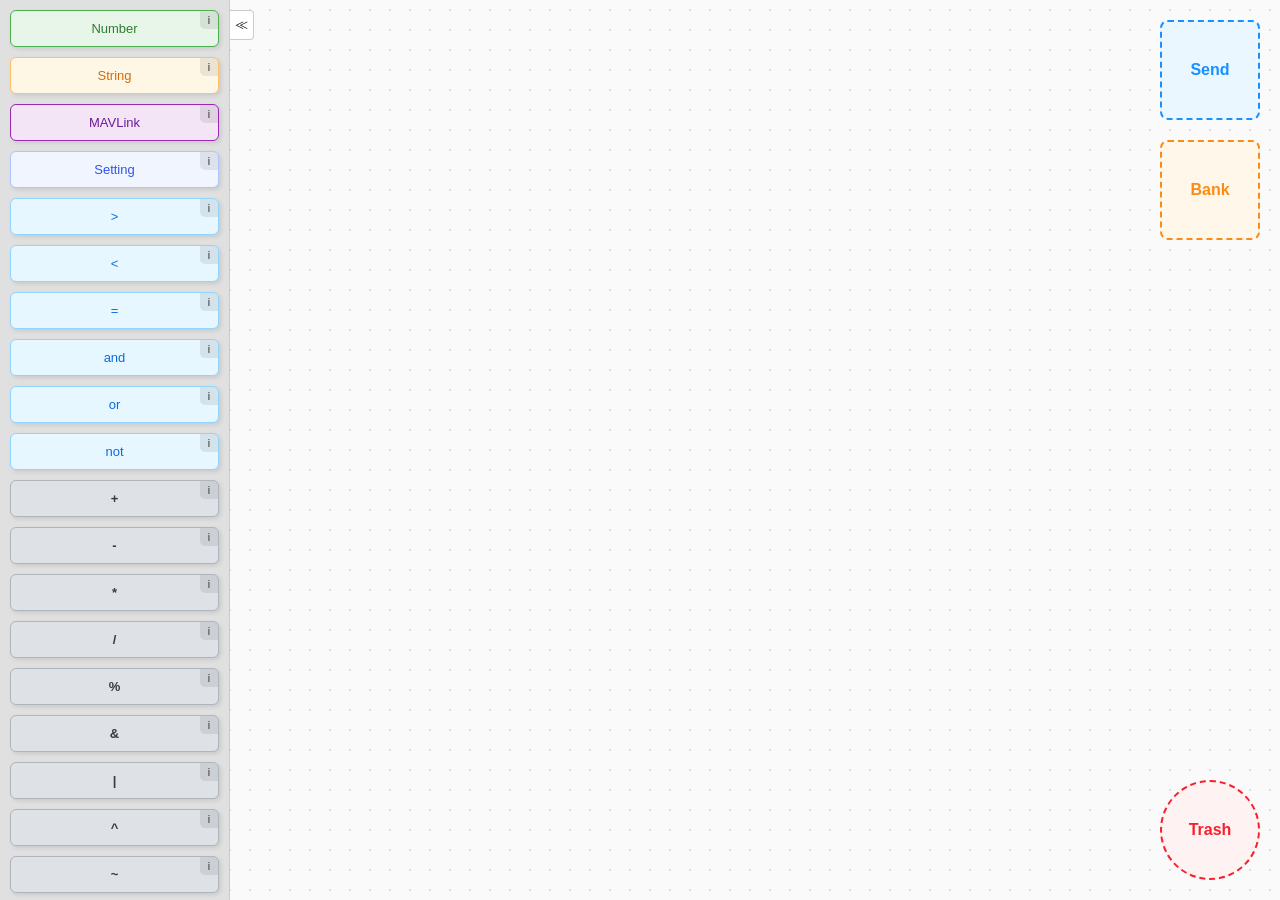
==== Editor/Server/web/block.html @ b26846a2 "Add files via upload" ====
<!DOCTYPE html>
<html lang="ja">
<head>
<meta charset="UTF-8">
<title>Blocky Expression UI</title>
<link rel="stylesheet" href="./css/block.css">
<link rel="icon" href="./favicon.ico" type="image/x-icon">
</head>
<body>

<button id="drawer-toggle">≪</button>
<div id="drawer"></div>
<div id="field"></div>

<div id="expression-area">Send</div>
<div id="storage-area"></div>
<div id="trash">Trash</div>

<div id="storage-modal" class="modal hidden">
  <div class="modal-content">
    <div class="modal-header">
      <h3>Stored List</h3>
    </div>
    <div class="modal-body">
      <div id="storage-list-container"></div>
    </div>
    <div class="modal-footer">
      <button class="btn-close" onclick="closeStorageModal()">Close</button>
    </div>
  </div>
</div>

<div id="expression-modal" class="modal hidden">
  <div class="modal-content">
    <div class="modal-header">
      <h3>Check Expression & Send</h3>
    </div>
    <div class="modal-body">
      <p style="font-size: 12px; color: #666; margin-bottom: 8px;">Expression Name:</p>
      <input type="text" id="expression-name" placeholder="ex : flight data" spellcheck="false">

      <p style="font-size: 12px; color: #666; margin-top: 15px; margin-bottom: 8px;">Generated Expression:</p>
      <textarea id="expression-textarea" spellcheck="false"></textarea>
    </div>
    <div class="modal-footer">
      <button class="btn-close" onclick="closeModal()">Cancel</button>
      <button class="btn-send" onclick="sendExpression()">Send Expression</button>
    </div>
  </div>
</div>

<script src="./js/module/mermaid.min.js"></script> 
<script src="./js/calc/config.js"></script> 
<script src="./js/calc/blocks.js"></script>  
<script src="./js/calc/drop.js"></script>   
<script src="./js/calc/drag.js"></script>   
<script src="./js/calc/drawer.js"></script> 
<script src="./js/calc/expression.js"></script> 
<script src="./js/calc/storage.js"></script> 
</body>
</html>
---- Editor/Server/web/css/block.css ----
/* ================= Base Style ================= */
body {
    font-family: 'Segoe UI', Tahoma, Geneva, Verdana, sans-serif;
    margin: 0;
    overflow: hidden;
    background-color: #f0f0f0;
}

* {
    box-sizing: border-box;
}

/* ================= Layout ================= */
#drawer {
    position: absolute;
    left: 0;
    top: 0;
    width: 230px;
    height: 100vh;
    background: #e0e0e0;
    padding: 10px;
    overflow-y: auto;
    transition: transform 0.2s ease;
    z-index: 2000;
    border-right: 1px solid #ccc;
}

#drawer.closed {
    transform: translateX(-100%);
}

#drawer-toggle {
    position: absolute;
    top: 10px;
    left: 230px;
    z-index: 2000;
    transition: left 0.2s ease;
    cursor: pointer;
    padding: 5px;
    background: #fff;
    border: 1px solid #ccc;
    border-left: none;
    border-radius: 0 4px 4px 0;
}

#drawer-toggle.closed {
    left: 0;
}

#field {
    position: absolute;
    inset: 0;
    background-color: #fafafa;
    background-image: radial-gradient(#ddd 1px, transparent 1px);
    background-size: 20px 20px;
    overflow: hidden;
}

/* ================= Block Base ================= */
.drawer-block,
.block {
    border-width: 1px;
    border-style: solid;
    border-radius: 6px;
    cursor: grab;
    user-select: none;
    font-size: 13px;
    font-weight: 500;
    display: flex;
    align-items: center;
    justify-content: center;
    box-shadow: 2px 2px 4px rgba(0, 0, 0, 0.1);
    transition: filter 0.2s, transform 0.1s;
}

/* Drawer Block: iマーク基準点 */
.drawer-block {
    position: relative !important;
    background: #fff;
    padding: 10px;
    margin-bottom: 10px;
    flex-direction: column;
    gap: 8px;
    width: 100%;
    overflow: visible !important;
}

.block {
    position: absolute;
    padding: 8px 12px;
    min-width: 80px;
    min-height: 40px;
    white-space: nowrap;
    z-index: 10;
}

.dragging {
    opacity: 0.6;
    z-index: 3000 !important;
    cursor: grabbing;
    pointer-events: none;
}

/* ================= i-Mark Style ================= */
.info-icon {
    position: absolute !important;
    top: 0;
    right: 0;
    width: 18px;
    height: 18px;
    background-color: rgba(0, 0, 0, 0.08);
    color: #666;
    border-radius: 0 5px 0 5px;
    font-size: 10px;
    font-weight: bold;
    display: flex;
    align-items: center;
    justify-content: center;
    cursor: help;
    z-index: 10;
    transition: all 0.2s ease;
}

.info-icon:hover {
    background-color: #1890ff;
    color: #fff;
}

/* 共通ツールチップ */
#global-tooltip {
    position: fixed;
    display: none;
    background-color: #333;
    color: #fff;
    padding: 8px 12px;
    border-radius: 6px;
    font-size: 12px;
    line-height: 1.4;
    z-index: 9999;
    pointer-events: none;
    box-shadow: 4px 4px 12px rgba(0, 0, 0, 0.3);
    opacity: 0;
    transition: opacity 0.2s;
}

/* ================= Role-based Coloring ================= */

/* Number (Green) */
.drawer-block[data-type="number"],
.number-block {
    background-color: #e8f5e9 !important;
    border-color: #4caf50 !important;
    color: #2e7d32 !important;
}

/* String (Orange/Amber) [NEW] */
.drawer-block[data-type="string"],
.string-block {
    background-color: #fff7e6 !important;
    border-color: #ffc069 !important;
    color: #d46b08 !important;
}

/* MAVLink (Purple) */
.drawer-block[data-type="mavlink"],
.mavlink-block {
    background-color: #f3e5f5 !important;
    border-color: #9c27b0 !important;
    color: #6a1b9a !important;
}

.drawer-block[data-type="storage"],
.storage-block {
    background-color: #f3e5f5 !important;
    border-color: #b02727 !important;
    color: #9a1b1b !important;
}

/* Calc Func (Red) */
.drawer-block[data-type="calc_func"],
.calc-func-block {
    background-color: #fff1f0 !important;
    border-color: #ffa39e !important;
    color: #cf1322 !important;
    display: inline-flex !important;
    flex-direction: row !important;
}

/* Time Func (Orange) */
.drawer-block[data-type="time_func"],
.time-func-block {
    background-color: #fff7e6 !important;
    border-color: #ffd591 !important;
    color: #d46b08 !important;
    display: inline-flex !important;
    flex-direction: row !important;
}

/* Export Func (Lime) */
.drawer-block[data-type="export_func"],
.export-func-block {
    background-color: #f6ffed !important;
    border-color: #b7eb8f !important;
    color: #389e0d !important;
    display: inline-flex !important;
    flex-direction: row !important;
}

/* Control Func (Blue/Action) [NEW] */
.drawer-block[data-type="control_func"],
.control-func-block {
    background-color: #e6f7ff !important;
    border-color: #69c0ff !important;
    color: #0050b3 !important;
    display: inline-flex !important;
    flex-direction: row !important;
}

/* Flow Control (Violet/Logic) [NEW] */
.drawer-block[data-type="flow_control"],
.flow-control-block {
    background-color: #f9f0ff !important;
    border-color: #d3adf7 !important;
    color: #531dab !important;
    display: inline-flex !important;
    flex-direction: row !important;
}

/* Condition (Cyan) */
.drawer-block[data-type="condition"],
.condition-block {
    background-color: #e6f7ff !important;
    border-color: #91d5ff !important;
    color: #096dd9 !important;
}

/* Operators (Gray) */
.drawer-block[data-type="operator"],
.drawer-block[data-type="bit_operator"],
.drawer-block[data-type="parenthesis"],
.operator-block,
.bit-operator-block,
.parenthesis-block {
    background-color: #dee2e6 !important;
    border: 1px solid #adb5bd !important;
    color: #343a40 !important;
    font-weight: 700 !important;
}

/* Setting / Load (Indigo) */
.drawer-block[data-type="setting"],
.setting-block {
    background-color: #f0f5ff !important;
    border-color: #adc6ff !important;
    color: #2f54eb !important;
}

/* ================= Input & Slot ================= */
.drawer-block input {
    width: 100%;
    max-width: 120px;
    padding: 4px;
    border: 1px solid #ccc;
    border-radius: 4px;
}

.block input {
    width: 60px;
    margin: 0 5px;
    border: 1px solid #ccc;
    border-radius: 4px;
    text-align: center;
}
/* Stringブロック用inputは少し広げる */
.string-block input {
    width: 100px;
    text-align: left;
    padding-left: 4px;
}

.slot {
    display: inline-flex !important;
    align-items: center !important;
    gap: 5px;
    min-width: 40px;
    min-height: 32px;
    margin: 0 5px;
    border: 2px dashed #bbb;
    border-radius: 4px;
    background-color: rgba(255, 255, 255, 0.6);
}

/* 挿入不可（赤） */
.slot.slot-hover-invalid {
    background-color: rgba(255, 50, 50, 0.3);
    border-color: #ff3333;
    box-shadow: 0 0 5px rgba(255, 0, 0, 0.5);
    cursor: not-allowed;
}

/* 挿入可（青） */
.slot.slot-hover-valid {
    background-color: rgba(50, 50, 255, 0.3);
    border-color: #3333ff;
    box-shadow: 0 0 5px rgba(0, 0, 255, 0.5);
}

/* ================= UI Components ================= */
#trash,
#expression-area,
#storage-area {
    position: absolute;
    width: 100px;
    height: 100px;
    display: flex;
    flex-direction: column;
    align-items: center;
    justify-content: center;
    font-weight: bold;
    z-index: 1500;
    transition: all 0.2s ease;
    cursor: pointer;
    backdrop-filter: blur(2px);
    user-select: none;
}

/* --- Trash (ゴミ箱) --- */
#trash {
    right: 20px;
    bottom: 20px;
    border: 2px dashed #f5222d;
    background: rgba(255, 241, 240, 0.8);
    color: #f5222d;
    border-radius: 50%;
}
#trash:hover,
#trash.drag-over {
    background: #f5222d;
    color: #fff;
    transform: scale(1.1);
}

/* --- Expression Area (Send / 構築エリア) --- */
#expression-area {
    top: 20px;
    right: 20px;
    border: 2px dashed #1890ff;
    background: rgba(230, 247, 255, 0.8);
    color: #1890ff;
    border-radius: 8px;
}
#expression-area:hover,
#expression-area.drag-over {
    background: #1890ff;
    color: #fff;
    transform: scale(1.1);
}

/* --- Storage Area (保存 / リスト呼び出し) --- */
#storage-area {
    top: 140px;
    right: 20px;
    
    /* 見た目の基本設定 */
    border: 2px dashed #fa8c16; 
    background: rgba(255, 247, 230, 0.8);
    color: #fa8c16;             
    border-radius: 8px;
    
    /* 文字配置の調整*/
    padding: 10px;
    text-align: center;
    font-weight: bold;
    cursor: pointer;
    transition: all 0.2s ease; 
}

#storage-area.limit-reached {
    color: #d9534f;           
    border-color: #d9534f;  
    background: rgba(217, 83, 79, 0.1);
}

/* ▼ ホバー時のスタイル ▼ */
#storage-area:hover {
    color: #fff;              
    transform: scale(1.1);
    background: #fa8c16;      
    box-shadow: 0 4px 12px rgba(250, 140, 22, 0.4);
    border-style: solid;      
}

/* ▼ 満杯時のホバー背景（赤く塗りつぶす） ▼ */
#storage-area.limit-reached:hover {
    background: #d9534f;
    border-color: #d9534f;
    box-shadow: 0 4px 12px rgba(217, 83, 79, 0.4);
}

/* ================= Storage List Style (統合版) ================= */

#storage-list-container {
    max-height: 300px;    
    overflow-y: auto;      
    margin-top: 10px;
    padding: 0;

    scrollbar-width: thin;
    scrollbar-color: #ccc transparent;
}

#storage-list-container::-webkit-scrollbar {
    width: 8px;
}
#storage-list-container::-webkit-scrollbar-track {
    background: transparent; 
}
#storage-list-container::-webkit-scrollbar-thumb {
    background-color: #ccc;
    border-radius: 4px;
}

.storage-row {
    display: flex;
    justify-content: space-between;
    align-items: center;
    padding: 8px 12px;
    border-bottom: 1px solid #eee;
    transition: background-color 0.2s;
}

.storage-row:hover {
    background-color: #f0f7ff; 
}

.storage-text-item {
    flex-grow: 1;
    margin-right: 15px;
    font-family: 'Consolas', monospace;
    font-size: 13px;
    color: #333;
    white-space: nowrap;
    overflow-x: auto;
    overflow-y: hidden;
    padding-bottom: 4px;

    scrollbar-width: thin;
    scrollbar-color: #eee transparent; 
}

.storage-text-item::-webkit-scrollbar {
    height: 3px;  
}

.storage-text-item::-webkit-scrollbar-button {
    display: none;
}

.storage-text-item::-webkit-scrollbar-track {
    background: transparent;
}

.storage-text-item::-webkit-scrollbar-thumb {
    background-color: #eee; 
    border-radius: 3px;    
}

.storage-text-item::-webkit-scrollbar-thumb:hover {
    background-color: #ccc; 
}

.masked-fade {
    -webkit-mask-image: linear-gradient(to right, black 85%, transparent 100%);
    mask-image: linear-gradient(to right, black 85%, transparent 100%);
}

/* 削除ボタン */
.storage-delete-btn {
    background: #fff1f0;
    color: #f5222d;
    border: 1px solid #ffa39e;
    border-radius: 4px;
    padding: 4px 10px;
    cursor: pointer;
    font-size: 11px;
    flex-shrink: 0; /* 縮まないようにする */
    transition: all 0.2s;
}

.storage-delete-btn:hover {
    background: #f5222d;
    color: #fff;
    border-color: #f5222d;
}

/* ドラッグ中のグループ枠 */
.group-box {
    position: absolute;
    border: 2px dashed #1890ff;
    background: rgba(24, 144, 255, 0.05);
    pointer-events: none;
    border-radius: 8px;
    z-index: 5;
}

/* ================= Modal ================= */
.modal {
    position: fixed;
    inset: 0;
    background: rgba(0, 0, 0, 0.6);
    backdrop-filter: blur(4px);
    display: flex;
    align-items: center;
    justify-content: center;
    z-index: 5000;
    transition: opacity 0.3s ease;
}

.modal.hidden {
    display: none !important;
}

.modal-content {
    background: #fff;
    width: 500px;
    border-radius: 12px;
    box-shadow: 0 20px 40px rgba(0, 0, 0, 0.3);
    overflow: hidden;
    animation: modalUp 0.3s ease-out;
}

@keyframes modalUp {
    from {
        transform: translateY(20px);
        opacity: 0;
    }
    to {
        transform: translateY(0);
        opacity: 1;
    }
}

.modal-header {
    padding: 16px 20px;
    background: #f8f9fa;
    border-bottom: 1px solid #eee;
    display: flex;
    justify-content: space-between;
    align-items: center;
}

.modal-header h3 {
    margin: 0;
    font-size: 1.1rem;
    color: #1890ff;
}

.modal-body {
    padding: 20px;
}

.modal-body p.label {
    font-size: 12px;
    color: #666;
    margin: 15px 0 8px;
}

.modal-body input[type="text"],
.modal-body select {
    width: 100%;
    padding: 10px;
    border: 1px solid #ddd;
    border-radius: 6px;
}

.modal-body textarea {
    width: 100%;
    height: 120px;
    padding: 15px;
    font-family: 'Consolas', monospace;
    font-size: 14px;
    background-color: #282c34;
    color: #abb2bf;
    border-radius: 6px;
    border: none;
}

#modal-warning {
    margin-top: 10px;
    padding: 15px;
    background-color: #fff2f2;
    color: #f5222d;
    border-radius: 4px;
    font-size: 12px;
    animation: shake 0.4s ease-in-out;
}

@keyframes shake {
    0%, 100% { transform: translateX(0); }
    25% { transform: translateX(-5px); }
    75% { transform: translateX(5px); }
}

.modal-footer {
    padding: 15px 20px;
    background: #f8f9fa;
    border-top: 1px solid #eee;
    display: flex;
    justify-content: flex-end;
    gap: 12px;
}

.modal-footer button {
    padding: 10px 20px;
    font-weight: 600;
    border-radius: 6px;
    border: none;
    cursor: pointer;
}

.btn-close {
    background: #e9ecef;
    color: #495057;
}

.btn-send {
    background: #1890ff;
    color: #fff;
}
.btn-send:hover {
    background: #40a9ff;
}
.btn-send:disabled {
    background: #ccc;
    cursor: not-allowed;
}

/* ================= Storage List Style ================= */
#storage-list {
    list-style: none;
    padding: 0;
    margin: 0;
    max-height: 300px;
    overflow-y: auto;
    border: 1px solid #eee;
    border-radius: 6px;
}

#storage-list li {
    background: #fff;
    border-bottom: 1px solid #f0f0f0;
    padding: 12px 15px;
    display: flex;
    justify-content: space-between;
    align-items: center;
    transition: background-color 0.2s;
}

#storage-list li:first-child {
    border-top: none;
}
#storage-list li:last-child {
    border-bottom: none;
}
#storage-list li:hover {
    background-color: #fafafa;
}

#storage-list li span.expr-text {
    font-family: 'Consolas', 'Monaco', monospace;
    font-size: 13px;
    color: #333;
    word-break: break-all;
    margin-right: 15px;
    flex: 1;
}

#storage-list li button.delete-btn {
    background: #fff1f0;
    color: #f5222d;
    border: 1px solid #ffa39e;
    border-radius: 4px;
    padding: 4px 10px;
    cursor: pointer;
    font-size: 12px;
    white-space: nowrap;
    transition: all 0.2s;
}

#storage-list li button.delete-btn:hover {
    background: #f5222d;
    color: #fff;
    border-color: #f5222d;
}

/* モーダル右上の×ボタン */
.btn-close-icon {
    background: transparent;
    border: none;
    font-size: 20px;
    color: #999;
    cursor: pointer;
    padding: 4px;
    line-height: 1;
    border-radius: 4px;
    transition: color 0.2s, background 0.2s;
}
.btn-close-icon:hover {
    color: #333;
    background-color: #eee;
}
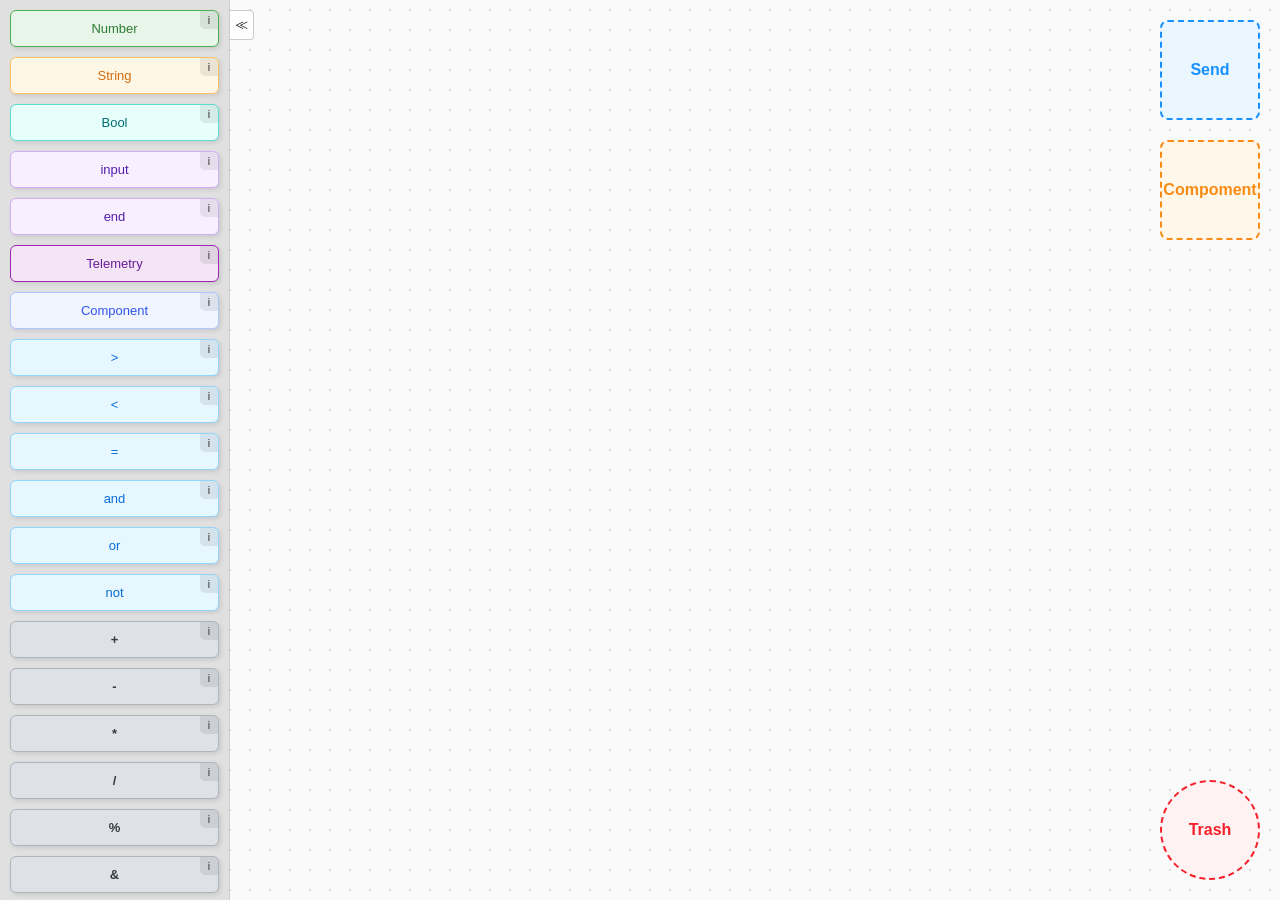
==== commit 0bddafca: "Add files via upload" ====
--- a/Editor/Server/web/block.html
+++ b/Editor/Server/web/block.html
@@ -4,7 +4,7 @@
 <meta charset="UTF-8">
 <title>Blocky Expression UI</title>
 <link rel="stylesheet" href="./css/block.css">
-<link rel="icon" href="./favicon.ico" type="image/x-icon">
+<link rel="icon" href="./css/favicon.ico" type="image/x-icon">
 </head>
 <body>
 
@@ -13,19 +13,19 @@
 <div id="field"></div>
 
 <div id="expression-area">Send</div>
-<div id="storage-area"></div>
+<div id="compoment-area">Compoment</div>
 <div id="trash">Trash</div>
 
-<div id="storage-modal" class="modal hidden">
+<div id="compoment-modal" class="modal hidden">
   <div class="modal-content">
     <div class="modal-header">
-      <h3>Stored List</h3>
+      <h3 class="modal-title">List</h3>
     </div>
     <div class="modal-body">
-      <div id="storage-list-container"></div>
+      <div id="compoment-list-container"></div>
     </div>
     <div class="modal-footer">
-      <button class="btn-close" onclick="closeStorageModal()">Close</button>
+      <button class="btn-close" id="btn-close-list">Close</button>
     </div>
   </div>
 </div>
@@ -33,29 +33,29 @@
 <div id="expression-modal" class="modal hidden">
   <div class="modal-content">
     <div class="modal-header">
-      <h3>Check Expression & Send</h3>
+      <h3 class="modal-title">Expression Check</h3>
     </div>
     <div class="modal-body">
-      <p style="font-size: 12px; color: #666; margin-bottom: 8px;">Expression Name:</p>
-      <input type="text" id="expression-name" placeholder="ex : flight data" spellcheck="false">
-
+      <div class="modal-form-row">
+        <div class="form-group flex-grow">
+          <label for="expression-name" class="modal-label">Expression Name:</label>
+          <input type="text" id="expression-name" placeholder="ex : flight data" spellcheck="false">
+        </div>
+      </div>
       <p style="font-size: 12px; color: #666; margin-top: 15px; margin-bottom: 8px;">Generated Expression:</p>
       <textarea id="expression-textarea" spellcheck="false"></textarea>
+      
+      <div id="flowchart-wrapper-placeholder"></div>
+      <div id="modal-warning" style="display:none;"></div>
     </div>
     <div class="modal-footer">
-      <button class="btn-close" onclick="closeModal()">Cancel</button>
-      <button class="btn-send" onclick="sendExpression()">Send Expression</button>
+      <button class="btn-close" id="btn-close-expr">Cancel</button>
+      <button class="btn-send" class="btn-send">Send</button>
     </div>
   </div>
 </div>
 
-<script src="./js/module/mermaid.min.js"></script> 
-<script src="./js/calc/config.js"></script> 
-<script src="./js/calc/blocks.js"></script>  
-<script src="./js/calc/drop.js"></script>   
-<script src="./js/calc/drag.js"></script>   
-<script src="./js/calc/drawer.js"></script> 
-<script src="./js/calc/expression.js"></script> 
-<script src="./js/calc/storage.js"></script> 
+<script src="./js/block/module/mermaid.min.js"></script> 
+<script type="module" src="./js/block/main.js"></script> 
 </body>
 </html>
--- a/Editor/Server/web/css/block.css
+++ b/Editor/Server/web/css/block.css
@@ -55,6 +55,7 @@
     background-size: 20px 20px;
     overflow: hidden;
 }
+
 
 /* ================= Block Base ================= */
 .drawer-block,
@@ -143,7 +144,7 @@
     transition: opacity 0.2s;
 }
 
-/* ================= Role-based Coloring ================= */
+/* ================= ブロックごとの色定義 ================= */
 
 /* Number (Green) */
 .drawer-block[data-type="number"],
@@ -153,7 +154,7 @@
     color: #2e7d32 !important;
 }
 
-/* String (Orange/Amber) [NEW] */
+/* String (Orange/Amber) */
 .drawer-block[data-type="string"],
 .string-block {
     background-color: #fff7e6 !important;
@@ -161,19 +162,36 @@
     color: #d46b08 !important;
 }
 
-/* MAVLink (Purple) */
-.drawer-block[data-type="mavlink"],
-.mavlink-block {
+/* bool (Cyan/Teal) - 新規追加 */
+/* Number(緑)やControl(青)と区別しやすいシアン系を採用 */
+.drawer-block[data-type="bool"],
+.bool-block {
+    background-color: #e6fffb !important;
+    border-color: #5cdbd3 !important;
+    color: #006d75 !important;
+    display: inline-flex !important;
+    flex-direction: row !important;
+}
+
+/* Input (Violet/Logic) - 新規追加 */
+/* flow_controlと同じ配色 */
+.drawer-block[data-type="input"],
+.drawer-block[data-type="end"],
+.end-block,
+.input-block {
+    background-color: #f9f0ff !important;
+    border-color: #d3adf7 !important;
+    color: #531dab !important;
+    display: inline-flex !important;
+    flex-direction: row !important;
+}
+
+/* Telemetry (Purple) */
+.drawer-block[data-type="Telemetry"],
+.Telemetry-block {
     background-color: #f3e5f5 !important;
     border-color: #9c27b0 !important;
     color: #6a1b9a !important;
-}
-
-.drawer-block[data-type="storage"],
-.storage-block {
-    background-color: #f3e5f5 !important;
-    border-color: #b02727 !important;
-    color: #9a1b1b !important;
 }
 
 /* Calc Func (Red) */
@@ -206,7 +224,7 @@
     flex-direction: row !important;
 }
 
-/* Control Func (Blue/Action) [NEW] */
+/* Control Func (Blue/Action) */
 .drawer-block[data-type="control_func"],
 .control-func-block {
     background-color: #e6f7ff !important;
@@ -216,7 +234,7 @@
     flex-direction: row !important;
 }
 
-/* Flow Control (Violet/Logic) [NEW] */
+/* Flow Control (Violet/Logic) */
 .drawer-block[data-type="flow_control"],
 .flow-control-block {
     background-color: #f9f0ff !important;
@@ -224,6 +242,208 @@
     color: #531dab !important;
     display: inline-flex !important;
     flex-direction: row !important;
+}
+
+/* ================= Switch & Sequence Block Specific Style (Unified) ================= */
+.switch-block,
+.sequence-block {
+    flex-direction: column !important;
+    align-items: stretch !important; /* 全幅を使う */
+    padding: 10px 12px !important;
+    gap: 4px !important; /* 行間の基本ギャップ */
+    min-width: 220px;
+}
+
+/* --- 1. ヘッダー行 (Switch / Sequence 共通) --- */
+.switch-block > div:first-child,
+.sequence-block > div:first-child {
+    display: flex;
+    align-items: center;
+    gap: 8px;
+    margin-bottom: 6px;
+    width: 100%;
+    border-bottom: 1px solid rgba(0,0,0,0.05);
+    padding-bottom: 6px;
+}
+
+.switch-block > div:first-child > span,
+.sequence-block > div:first-child > span {
+    font-weight: 800;
+    color: #531dab;
+    font-size: 14px;
+    min-width: 50px; 
+}
+
+/* --- 2. 行スタイル (Row) --- */
+
+/* Switch用: Case行 */
+.case-result-row {
+    display: flex;
+    align-items: center;
+    justify-content: flex-start;
+    gap: 0;
+    padding: 2px 0;
+    width: 100%;
+    margin-top: 2px;
+}
+
+/* Sequence用: Step行 (新規追加) */
+.sequence-step-row {
+    display: flex;
+    align-items: center;
+    justify-content: flex-start;
+    gap: 0;
+    padding: 2px 0;
+    width: 100%;
+    margin-top: 2px;
+}
+
+/* --- 行のラベル (::before) --- */
+
+/* Switch: "case :" */
+.case-result-row::before {
+    content: "case :";
+    display: inline-block;
+    width: 50px;
+    text-align: right;
+    font-weight: bold;
+    color: #8c8c8c;
+    font-size: 12px;
+    flex-shrink: 0;
+    margin-right: 6px;
+}
+
+/* Sequence: "step :" (新規追加) */
+.sequence-step-row::before {
+    content: "step :";
+    display: inline-block;
+    width: 50px;
+    text-align: right;
+    font-weight: bold;
+    color: #8c8c8c;
+    font-size: 12px;
+    flex-shrink: 0;
+    margin-right: 6px;
+}
+
+/* --- スロット位置調整 --- */
+
+/* Caseスロット & Sequenceスロット: 左マージン除去 */
+.case-result-row > .slot[data-arg-name^="case"],
+.sequence-step-row > .slot {
+    margin-left: 0 !important;
+}
+
+/* Sequenceスロットは横幅を埋める */
+.sequence-step-row > .slot {
+    flex-grow: 1;
+}
+
+/* --- 疑似ブロック（Switch Targetの分身） --- */
+.pseudo-target-block {
+    display: flex;
+    align-items: center;
+    justify-content: center;
+    
+    background-color: #e0e0e0;
+    border: 1px solid #999; 
+    border-radius: 4px 0 0 4px; /* 右側直角 */
+    
+    color: #555;
+    padding: 0 8px;
+    font-size: 0.85em;
+    font-weight: bold;
+    height: 32px;
+    
+    opacity: 0.9;
+    pointer-events: none;
+    white-space: nowrap;
+    
+    margin: 0;
+    z-index: 1;
+}
+
+/* --- Resultスロットの位置調整 (Switchのみ) --- */
+.case-result-row > .slot[data-arg-name^="result"] {
+    margin-left: 10px !important;
+}
+
+/* --- 3. Default行 (Switchのみ) --- */
+.default-row {
+    display: flex;
+    align-items: center;
+    gap: 0;
+    padding: 2px 0;
+    margin-top: 6px;
+    width: 100%;
+    border-top: 1px dashed rgba(0,0,0,0.1); 
+    padding-top: 6px;
+}
+
+.default-row > span {
+    display: inline-block;
+    width: 50px;
+    text-align: right;
+    font-weight: bold;
+    color: #531dab; 
+    font-size: 12px;
+    flex-shrink: 0;
+    margin-right: 6px;
+}
+
+.default-row > .slot {
+    margin-left: 0 !important;
+}
+
+/* --- ボタン類 (共通化) --- */
+
+/* 追加ボタン (+) */
+.btn-add-case,
+.btn-add-step {
+    background-color: #f9f0ff;
+    border: 1px dashed #d3adf7;
+    color: #531dab;
+    border-radius: 4px;
+    font-weight: bold;
+    cursor: pointer;
+    transition: all 0.2s;
+    height: 24px;
+    padding: 0 8px;
+    margin-left: auto;
+}
+
+.btn-add-case:hover,
+.btn-add-step:hover {
+    background-color: #d3adf7;
+    color: #fff;
+    border-style: solid;
+}
+
+/* 削除ボタン (-) */
+.btn-del-case,
+.btn-del-step {
+    background-color: #fff1f0;
+    border: 1px dashed #ffa39e;
+    color: #f5222d;
+    border-radius: 4px;
+    font-weight: bold;
+    cursor: pointer;
+    height: 24px;
+    width: 24px;
+    
+    margin-left: 8px !important; /* スロットからの固定距離 */
+    
+    display: flex;
+    align-items: center;
+    justify-content: center;
+    flex-shrink: 0;
+}
+
+.btn-del-case:hover,
+.btn-del-step:hover {
+    background-color: #f5222d;
+    color: #fff;
+    border-style: solid;
 }
 
 /* Condition (Cyan) */
@@ -247,9 +467,9 @@
     font-weight: 700 !important;
 }
 
-/* Setting / Load (Indigo) */
-.drawer-block[data-type="setting"],
-.setting-block {
+/* component / Load (Indigo) */
+.drawer-block[data-type="component"],
+.component-block {
     background-color: #f0f5ff !important;
     border-color: #adc6ff !important;
     color: #2f54eb !important;
@@ -308,7 +528,7 @@
 /* ================= UI Components ================= */
 #trash,
 #expression-area,
-#storage-area {
+#compoment-area {
     position: absolute;
     width: 100px;
     height: 100px;
@@ -356,8 +576,8 @@
     transform: scale(1.1);
 }
 
-/* --- Storage Area (保存 / リスト呼び出し) --- */
-#storage-area {
+/* --- compoment Area (保存 / リスト呼び出し) --- */
+#compoment-area {
     top: 140px;
     right: 20px;
     
@@ -375,14 +595,14 @@
     transition: all 0.2s ease; 
 }
 
-#storage-area.limit-reached {
+#compoment-area.limit-reached {
     color: #d9534f;           
     border-color: #d9534f;  
     background: rgba(217, 83, 79, 0.1);
 }
 
 /* ▼ ホバー時のスタイル ▼ */
-#storage-area:hover {
+#compoment-area:hover {
     color: #fff;              
     transform: scale(1.1);
     background: #fa8c16;      
@@ -391,15 +611,15 @@
 }
 
 /* ▼ 満杯時のホバー背景（赤く塗りつぶす） ▼ */
-#storage-area.limit-reached:hover {
+#compoment-area.limit-reached:hover {
     background: #d9534f;
     border-color: #d9534f;
     box-shadow: 0 4px 12px rgba(217, 83, 79, 0.4);
 }
 
-/* ================= Storage List Style (統合版) ================= */
-
-#storage-list-container {
+/* ================= compoment List Style (統合版) ================= */
+
+#compoment-list-container {
     max-height: 300px;    
     overflow-y: auto;      
     margin-top: 10px;
@@ -409,18 +629,18 @@
     scrollbar-color: #ccc transparent;
 }
 
-#storage-list-container::-webkit-scrollbar {
+#compoment-list-container::-webkit-scrollbar {
     width: 8px;
 }
-#storage-list-container::-webkit-scrollbar-track {
+#compoment-list-container::-webkit-scrollbar-track {
     background: transparent; 
 }
-#storage-list-container::-webkit-scrollbar-thumb {
+#compoment-list-container::-webkit-scrollbar-thumb {
     background-color: #ccc;
     border-radius: 4px;
 }
 
-.storage-row {
+.compoment-row {
     display: flex;
     justify-content: space-between;
     align-items: center;
@@ -429,11 +649,11 @@
     transition: background-color 0.2s;
 }
 
-.storage-row:hover {
+.compoment-row:hover {
     background-color: #f0f7ff; 
 }
 
-.storage-text-item {
+.compoment-text-item {
     flex-grow: 1;
     margin-right: 15px;
     font-family: 'Consolas', monospace;
@@ -448,24 +668,24 @@
     scrollbar-color: #eee transparent; 
 }
 
-.storage-text-item::-webkit-scrollbar {
+.compoment-text-item::-webkit-scrollbar {
     height: 3px;  
 }
 
-.storage-text-item::-webkit-scrollbar-button {
+.compoment-text-item::-webkit-scrollbar-button {
     display: none;
 }
 
-.storage-text-item::-webkit-scrollbar-track {
+.compoment-text-item::-webkit-scrollbar-track {
     background: transparent;
 }
 
-.storage-text-item::-webkit-scrollbar-thumb {
+.compoment-text-item::-webkit-scrollbar-thumb {
     background-color: #eee; 
     border-radius: 3px;    
 }
 
-.storage-text-item::-webkit-scrollbar-thumb:hover {
+.compoment-text-item::-webkit-scrollbar-thumb:hover {
     background-color: #ccc; 
 }
 
@@ -475,7 +695,7 @@
 }
 
 /* 削除ボタン */
-.storage-delete-btn {
+.compoment-delete-btn {
     background: #fff1f0;
     color: #f5222d;
     border: 1px solid #ffa39e;
@@ -487,7 +707,7 @@
     transition: all 0.2s;
 }
 
-.storage-delete-btn:hover {
+.compoment-delete-btn:hover {
     background: #f5222d;
     color: #fff;
     border-color: #f5222d;
@@ -565,6 +785,38 @@
     margin: 15px 0 8px;
 }
 
+/* ================= Modal Form Layout (Updated) ================= */
+.modal-form-row {
+    display: flex;
+    justify-content: space-between;
+    /* stretchに変更することで、左右のform-groupの高さを揃える */
+    align-items: stretch; 
+    gap: 20px;
+    margin-bottom: 15px;
+}
+
+.form-group {
+    display: flex;
+    flex-direction: column;
+    gap: 8px;
+    /* 上下に中身を振り分けることで、ラベル位置(上)と入力位置(下)を両方揃える */
+    justify-content: space-between; 
+}
+
+.form-group.flex-grow {
+    flex-grow: 1;
+}
+
+/* 共通ラベルスタイル */
+.modal-label {
+    font-size: 12px;
+    color: #666;
+    font-weight: normal;
+    user-select: none;
+    line-height: 1; /* 行送りのズレを防止 */
+}
+
+/* ================= Modal Body Inputs ================= */
 .modal-body input[type="text"],
 .modal-body select {
     width: 100%;
@@ -635,8 +887,8 @@
     cursor: not-allowed;
 }
 
-/* ================= Storage List Style ================= */
-#storage-list {
+/* ================= compoment List Style ================= */
+#compoment-list {
     list-style: none;
     padding: 0;
     margin: 0;
@@ -646,7 +898,7 @@
     border-radius: 6px;
 }
 
-#storage-list li {
+#compoment-list li {
     background: #fff;
     border-bottom: 1px solid #f0f0f0;
     padding: 12px 15px;
@@ -656,17 +908,17 @@
     transition: background-color 0.2s;
 }
 
-#storage-list li:first-child {
+#compoment-list li:first-child {
     border-top: none;
 }
-#storage-list li:last-child {
+#compoment-list li:last-child {
     border-bottom: none;
 }
-#storage-list li:hover {
+#compoment-list li:hover {
     background-color: #fafafa;
 }
 
-#storage-list li span.expr-text {
+#compoment-list li span.expr-text {
     font-family: 'Consolas', 'Monaco', monospace;
     font-size: 13px;
     color: #333;
@@ -675,7 +927,7 @@
     flex: 1;
 }
 
-#storage-list li button.delete-btn {
+#compoment-list li button.delete-btn {
     background: #fff1f0;
     color: #f5222d;
     border: 1px solid #ffa39e;
@@ -687,7 +939,7 @@
     transition: all 0.2s;
 }
 
-#storage-list li button.delete-btn:hover {
+#compoment-list li button.delete-btn:hover {
     background: #f5222d;
     color: #fff;
     border-color: #f5222d;
